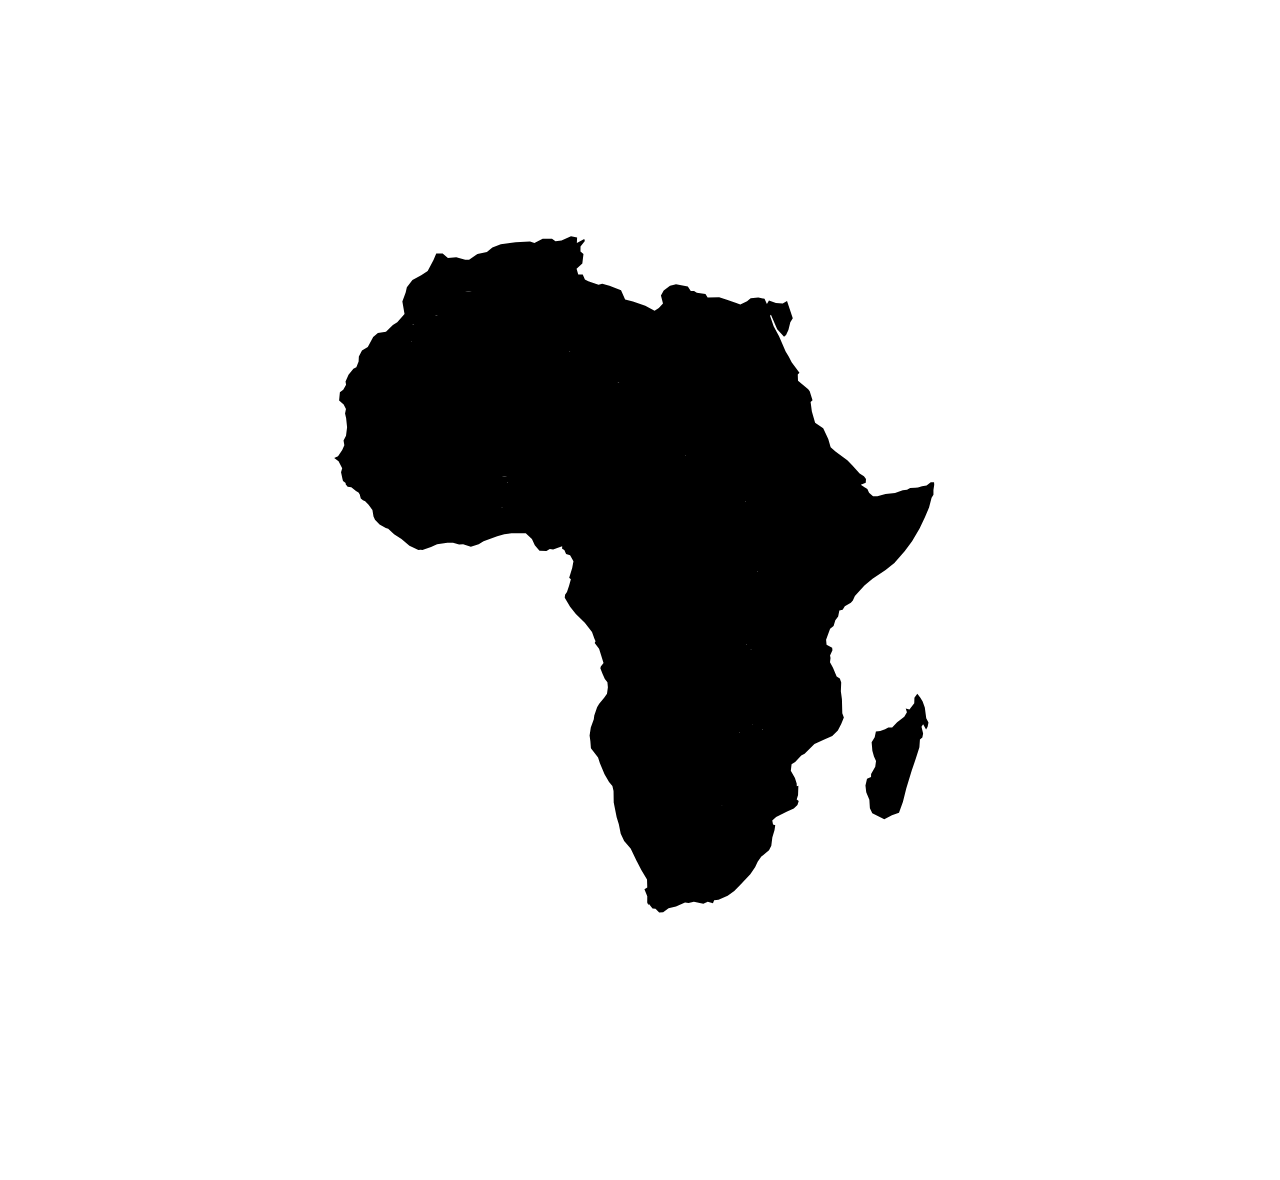
==== africa/index.html @ cd1120cf "remove typo" ====
<!DOCTYPE html>
<meta charset="utf-8">
    <style>

/* CSS goes here. */

    </style>
    <body>
        <script type="text/javascript" src="d3/d3.js" charset="utf-8"></script>
        <script type="text/javascript" src="d3/topojson.js"></script>
        <script>

        var width = 960,
            height = 1160;

        var svg = d3.select("body").append("svg")
            .attr("width", width)
            .attr("height", height);

        //var subunits = topojson.feature(africa, africa.objects.subunits);

        var projection = d3.geo.mercator()
            .scale(500)
            .translate([width / 2, height / 2]);

        var path = d3.geo.path()
            .projection(projection);

        d3.json("africa.json", function(error, africa) {
          if (error) return console.error(error);

          svg.append("path")
              .datum(topojson.feature(africa, africa.objects.subunits))
              .attr("d", path);
        });

        </script>
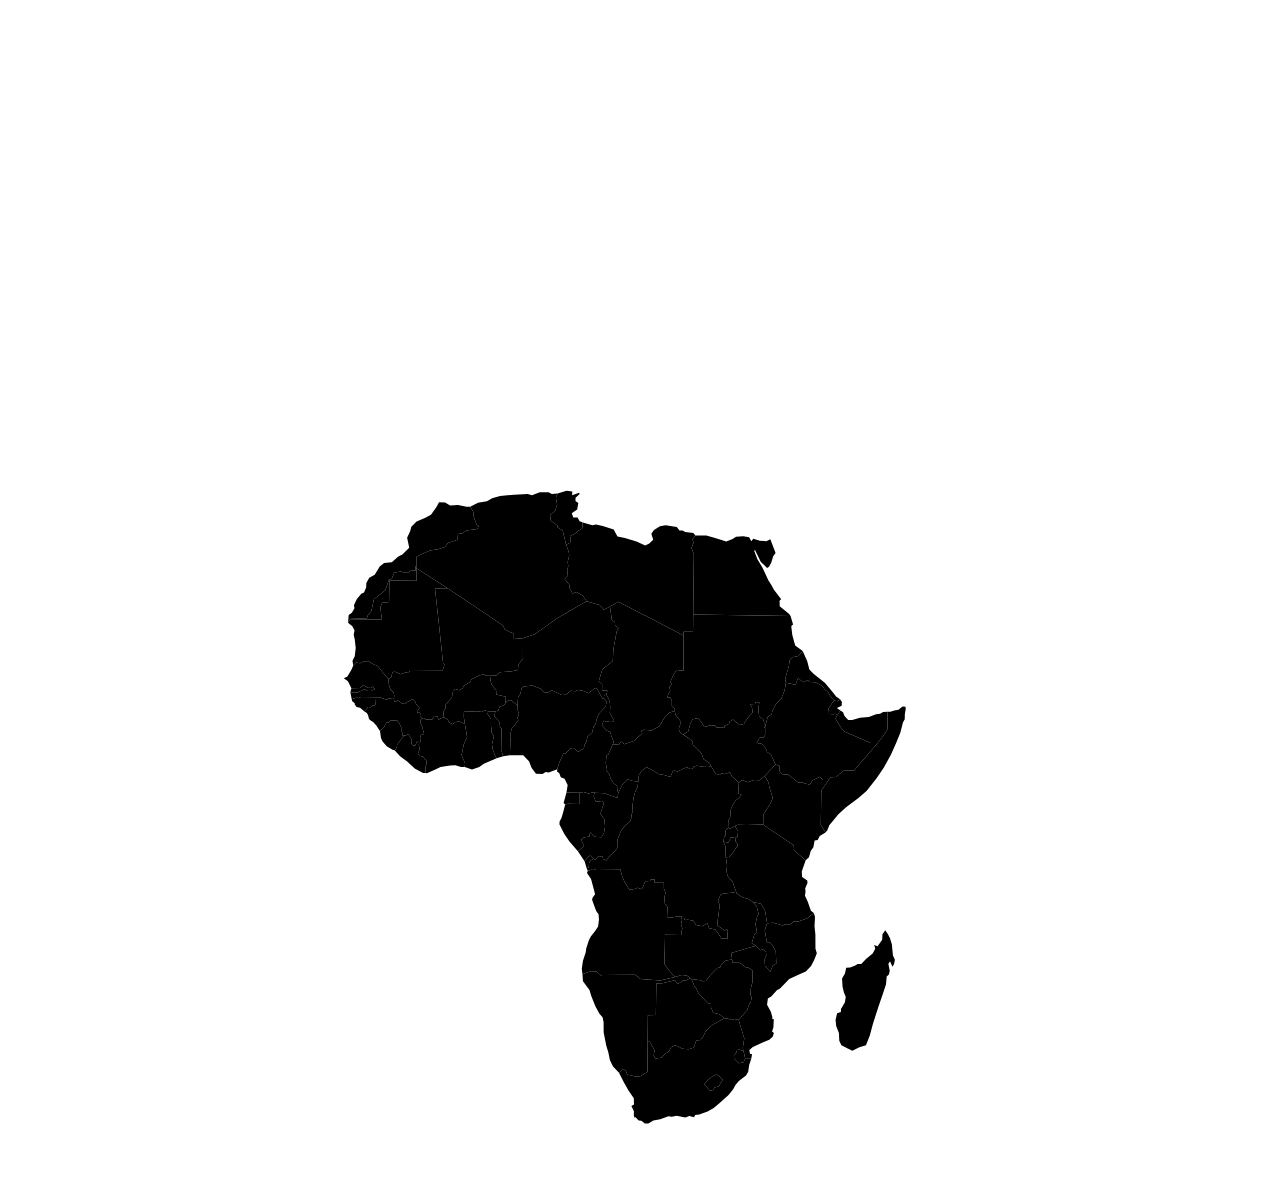
==== commit c52097b9: "added css and colors" ====
--- a/africa/index.html
+++ b/africa/index.html
@@ -2,7 +2,57 @@
 <meta charset="utf-8">
     <style>
 
-/* CSS goes here. */
+        .subunit.AGO{ fill: #ddc; }
+        .subunit.BDI{ fill: #cdd; }
+        .subunit.BEN{ fill: #cdc; }
+        .subunit.BFA{ fill: #dcd; }
+        .subunit.BWA{ fill: #ddc; }
+        .subunit.CAF{ fill: #cdd; }
+        .subunit.CIV{ fill: #cdc; }
+        .subunit.CMR{ fill: #dcd; }
+        .subunit.COD{ fill: #ddc; }
+        .subunit.COG{ fill: #cdd; }
+        .subunit.DJI{ fill: #cdc; }
+        .subunit.DZA{ fill: #dcd; }
+        .subunit.EGY{ fill: #ddc; }
+        .subunit.ERI{ fill: #cdd; }
+        .subunit.ETH{ fill: #cdc; }
+        .subunit.GAB{ fill: #dcd; }
+        .subunit.GHA{ fill: #ddc; }
+        .subunit.GIN{ fill: #cdd; }
+        .subunit.GMB{ fill: #cdc; }
+        .subunit.GNB{ fill: #dcd; }
+        .subunit.GNQ{ fill: #ddc; }
+        .subunit.KEN{ fill: #cdd; }
+        .subunit.LBR{ fill: #cdc; }
+        .subunit.LBY{ fill: #dcd; }
+        .subunit.LSO{ fill: #ddc; }
+        .subunit.MAR{ fill: #cdd; }
+        .subunit.MDG{ fill: #cdc; }
+        .subunit.MLI{ fill: #dcd; }
+        .subunit.MOZ{ fill: #ddc; }
+        .subunit.MRT{ fill: #cdd; }
+        .subunit.MWI{ fill: #cdc; }
+        .subunit.NAM{ fill: #dcd; }
+        .subunit.NER{ fill: #ddc; }
+        .subunit.NGA{ fill: #cdd; }
+        .subunit.RWA{ fill: #cdc; }
+        .subunit.SAH{ fill: #dcd; }
+        .subunit.SDN{ fill: #ddc; }
+        .subunit.SDS{ fill: #cdd; }
+        .subunit.SEN{ fill: #cdc; }
+        .subunit.SLE{ fill: #dcd; }
+        .subunit.SOL{ fill: #ddc; }
+        .subunit.SOM{ fill: #cdd; }
+        .subunit.SWZ{ fill: #cdc; }
+        .subunit.TCD{ fill: #dcd; }
+        .subunit.TGO{ fill: #ddc; }
+        .subunit.TUN{ fill: #cdd; }
+        .subunit.TZA{ fill: #cdc; }
+        .subunit.UGA{ fill: #dcd; }
+        .subunit.ZAF{ fill: #ddc; }
+        .subunit.ZMB{ fill: #ddc; }
+        .subunit.ZWE{ fill: #ddc; }
 
     </style>
     <body>
@@ -19,9 +69,12 @@
 
         //var subunits = topojson.feature(africa, africa.objects.subunits);
 
-        var projection = d3.geo.mercator()
+        var projection = d3.geo.albers()
+            .center([0, 25])
+            .rotate([0, 0])
+            .parallels([-23, 20])
             .scale(500)
-            .translate([width / 2, height / 2]);
+            .translate([width / 2, height / 2]); 
 
         var path = d3.geo.path()
             .projection(projection);
@@ -29,9 +82,15 @@
         d3.json("africa.json", function(error, africa) {
           if (error) return console.error(error);
 
-          svg.append("path")
+          svg.selectAll(".subunit")
+              .data(topojson.feature(africa, africa.objects.subunits).features)
+            .enter().append("path")
+              .attr("class", function(d) { return "subunit " + d.id; })
+              .attr("d", path);
+
+          /*svg.append("path")
               .datum(topojson.feature(africa, africa.objects.subunits))
-              .attr("d", path);
+              .attr("d", path);*/
         });
 
         </script>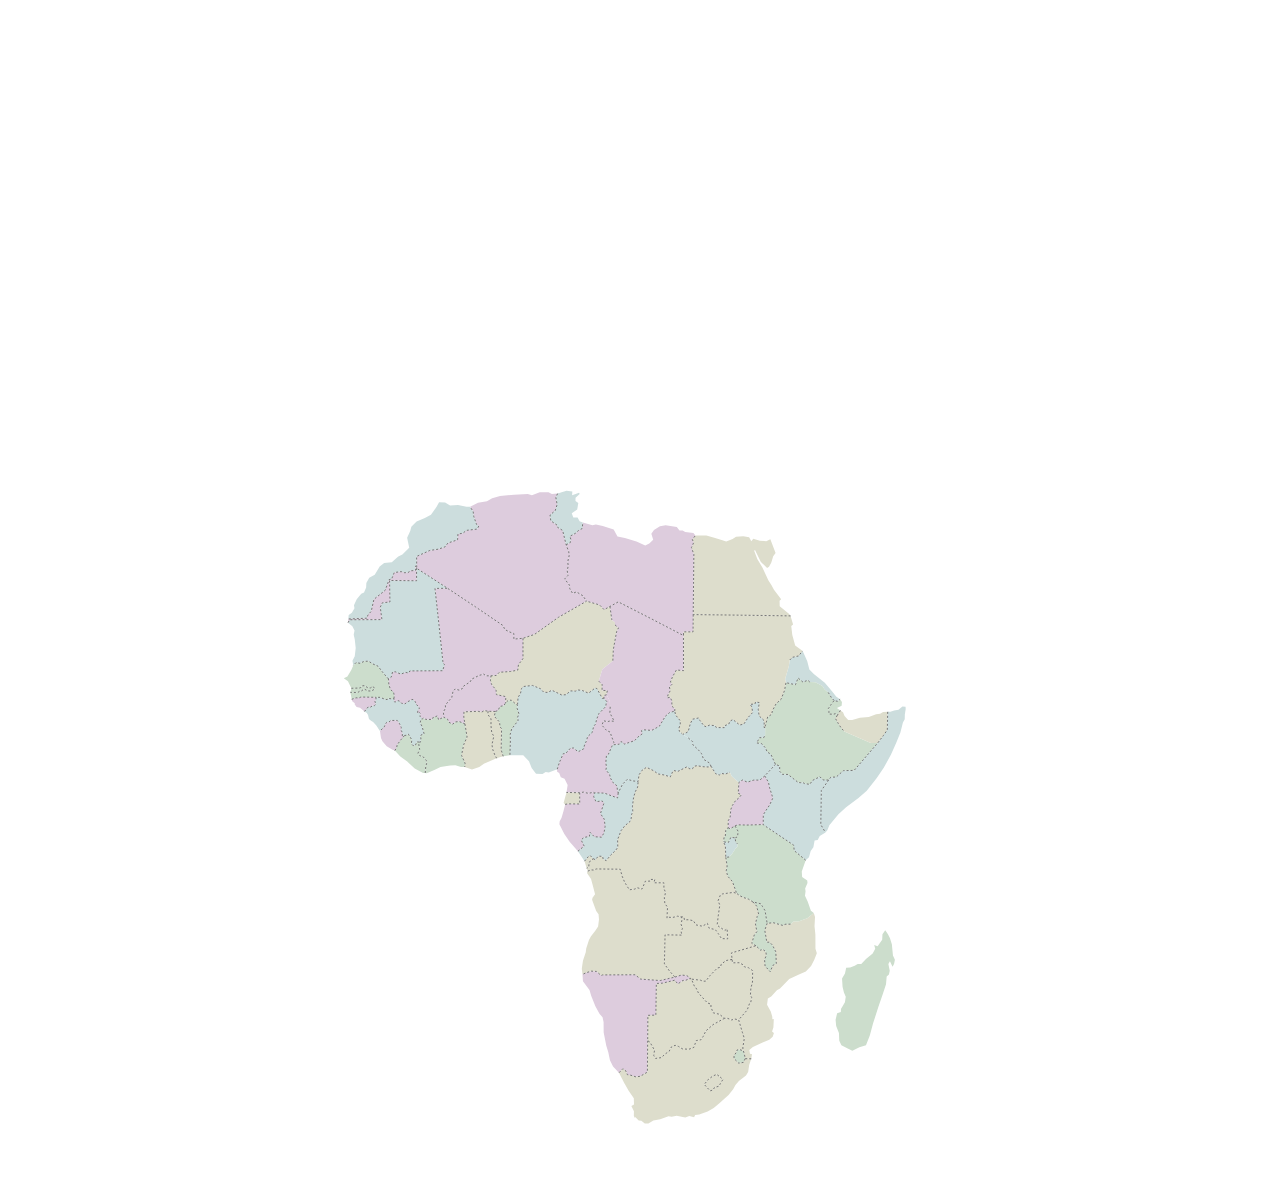
==== commit d14c9e13: "add boundaries" ====
--- a/africa/index.html
+++ b/africa/index.html
@@ -54,6 +54,13 @@
         .subunit.ZMB{ fill: #ddc; }
         .subunit.ZWE{ fill: #ddc; }
 
+        .subunit-boundary {
+          fill: none;
+          stroke: #777;
+          stroke-dasharray: 2,2;
+          stroke-linejoin: round;
+        }
+
     </style>
     <body>
         <script type="text/javascript" src="d3/d3.js" charset="utf-8"></script>
@@ -88,6 +95,11 @@
               .attr("class", function(d) { return "subunit " + d.id; })
               .attr("d", path);
 
+          svg.append("path")
+              .datum(topojson.mesh(africa, africa.objects.subunits, function(a, b) { return a !== b && a.id !== "IRL"; }))
+              .attr("d", path)
+              .attr("class", "subunit-boundary");
+
           /*svg.append("path")
               .datum(topojson.feature(africa, africa.objects.subunits))
               .attr("d", path);*/
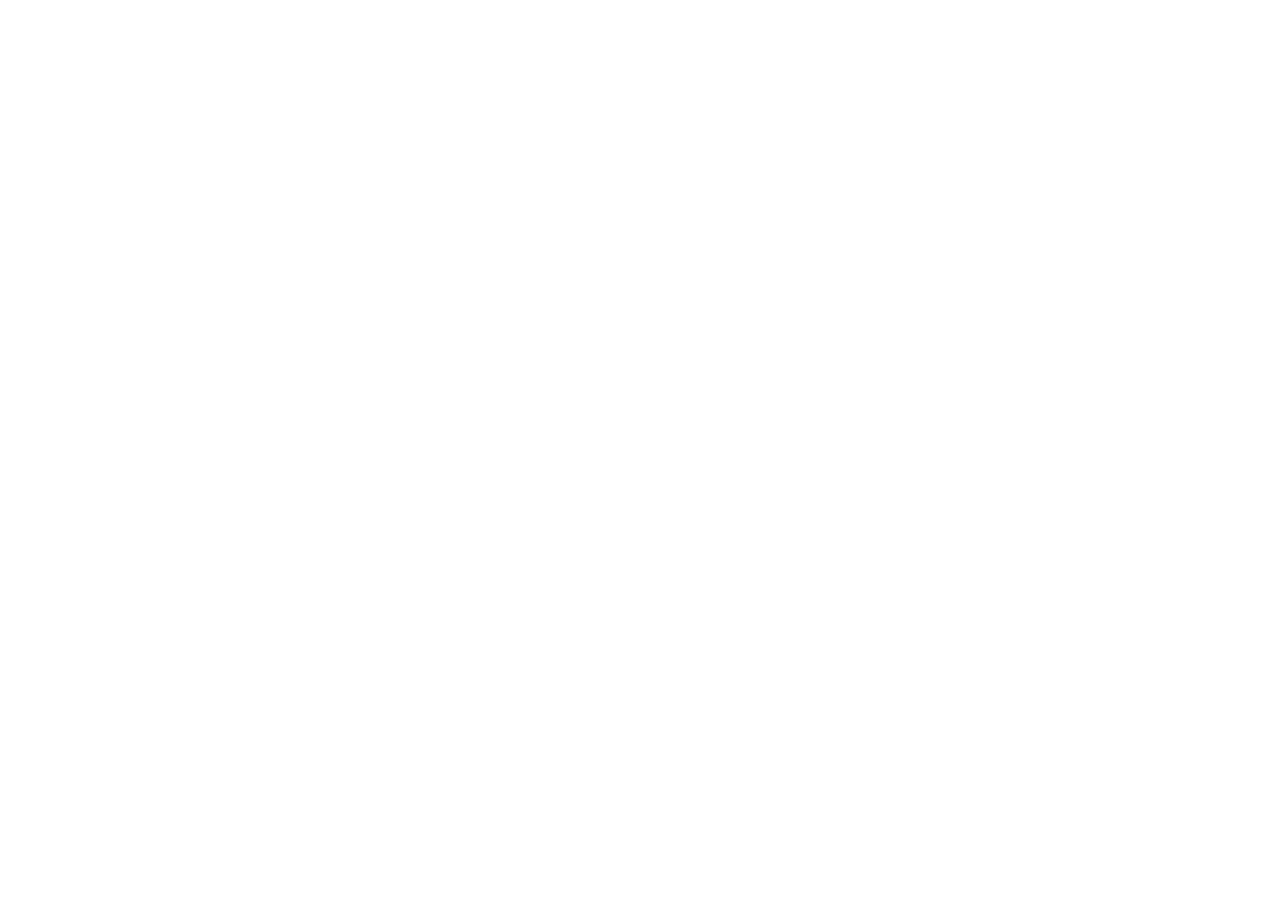
==== commit d93009de: "add labels" ====
--- a/africa/index.html
+++ b/africa/index.html
@@ -61,6 +61,17 @@
           stroke-linejoin: round;
         }
 
+        .place,
+        .place-label {
+          fill: #444;
+        }
+
+        text {
+          font-family: "Helvetica Neue", Helvetica, Arial, sans-serif;
+          font-size: 10px;
+          pointer-events: none;
+        }
+
     </style>
     <body>
         <script type="text/javascript" src="d3/d3.js" charset="utf-8"></script>
@@ -100,6 +111,22 @@
               .attr("d", path)
               .attr("class", "subunit-boundary");
 
+          svg.append("path")
+              .datum(topojson.feature(africa, africa.objects.places))
+              .attr("d", path)
+              .attr("class", "place");
+
+          svg.selectAll(".place-label")
+              .data(topojson.feature(africa, africa.objects.places).features)
+            .enter().append("text")
+              .attr("class", "place-label")
+              .attr("transform", function(d) { return "translate(" + projection(d.geometry.coordinates) + ")"; })
+              .attr("x", function(d) { return d.geometry.coordinates[0] > -1 ? 6 : -6; })
+              .attr("dy", ".35em")
+              .style("text-anchor", function(d) { return d.geometry.coordinates[0] > -1 ? "start" : "end"; });
+              .text(function(d) { return d.properties.name; });               
+               
+
           /*svg.append("path")
               .datum(topojson.feature(africa, africa.objects.subunits))
               .attr("d", path);*/
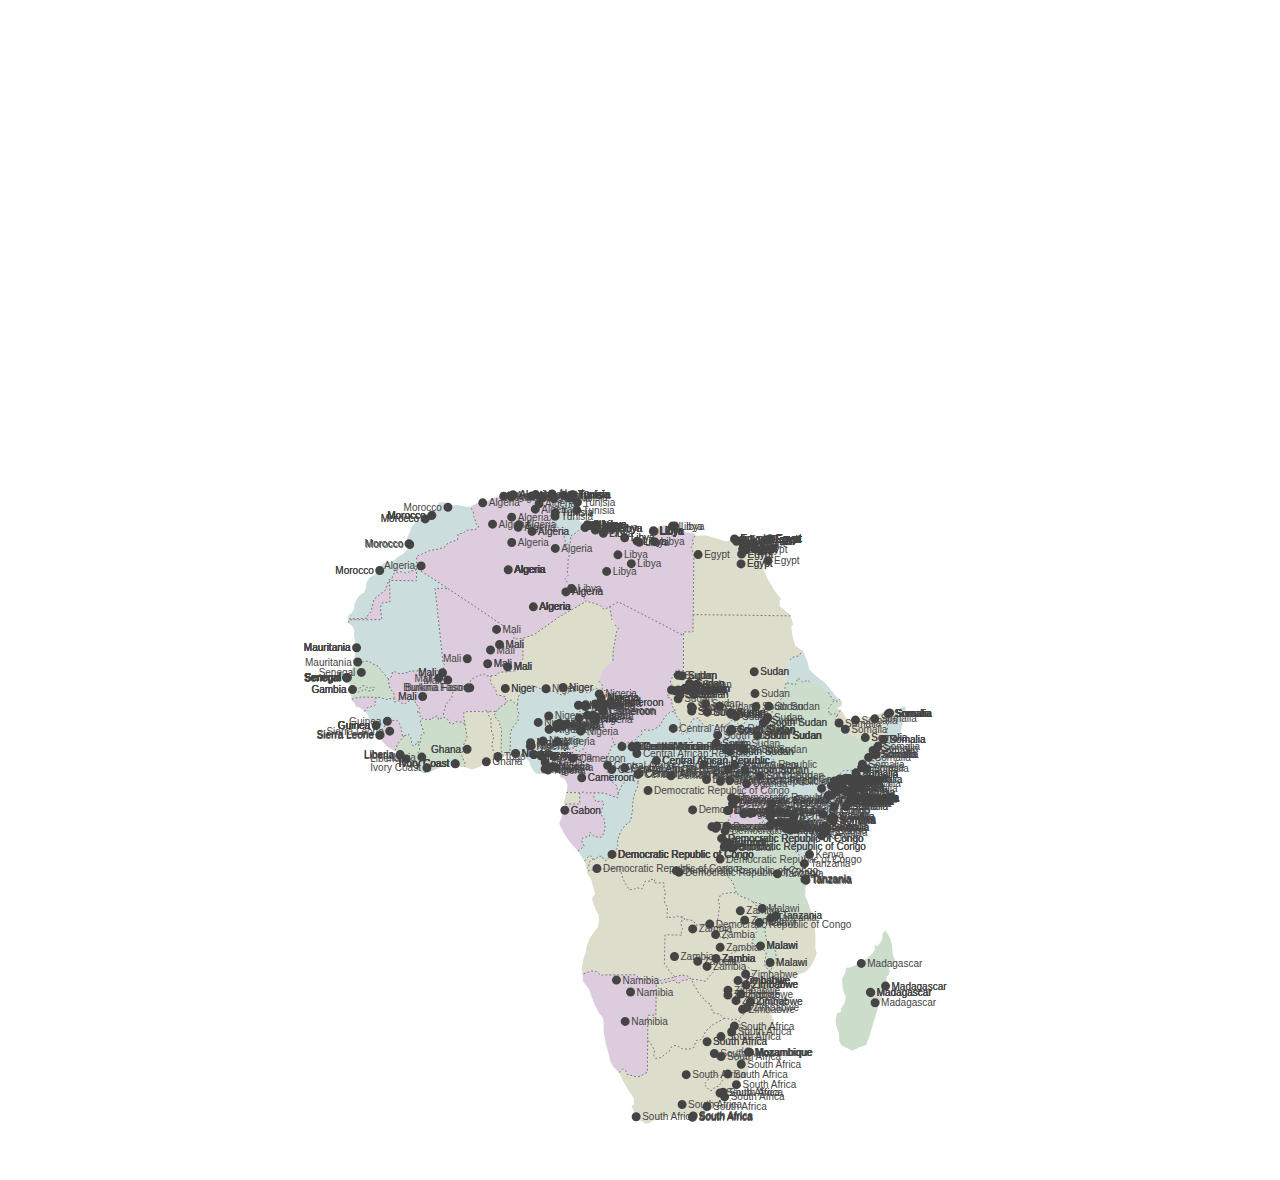
==== commit 9e0c9304: "removed unexpected ;" ====
--- a/africa/index.html
+++ b/africa/index.html
@@ -123,9 +123,8 @@
               .attr("transform", function(d) { return "translate(" + projection(d.geometry.coordinates) + ")"; })
               .attr("x", function(d) { return d.geometry.coordinates[0] > -1 ? 6 : -6; })
               .attr("dy", ".35em")
-              .style("text-anchor", function(d) { return d.geometry.coordinates[0] > -1 ? "start" : "end"; });
-              .text(function(d) { return d.properties.name; });               
-               
+              .style("text-anchor", function(d) { return d.geometry.coordinates[0] > -1 ? "start" : "end"; })
+              .text(function(d) { return d.properties.name; });
 
           /*svg.append("path")
               .datum(topojson.feature(africa, africa.objects.subunits))
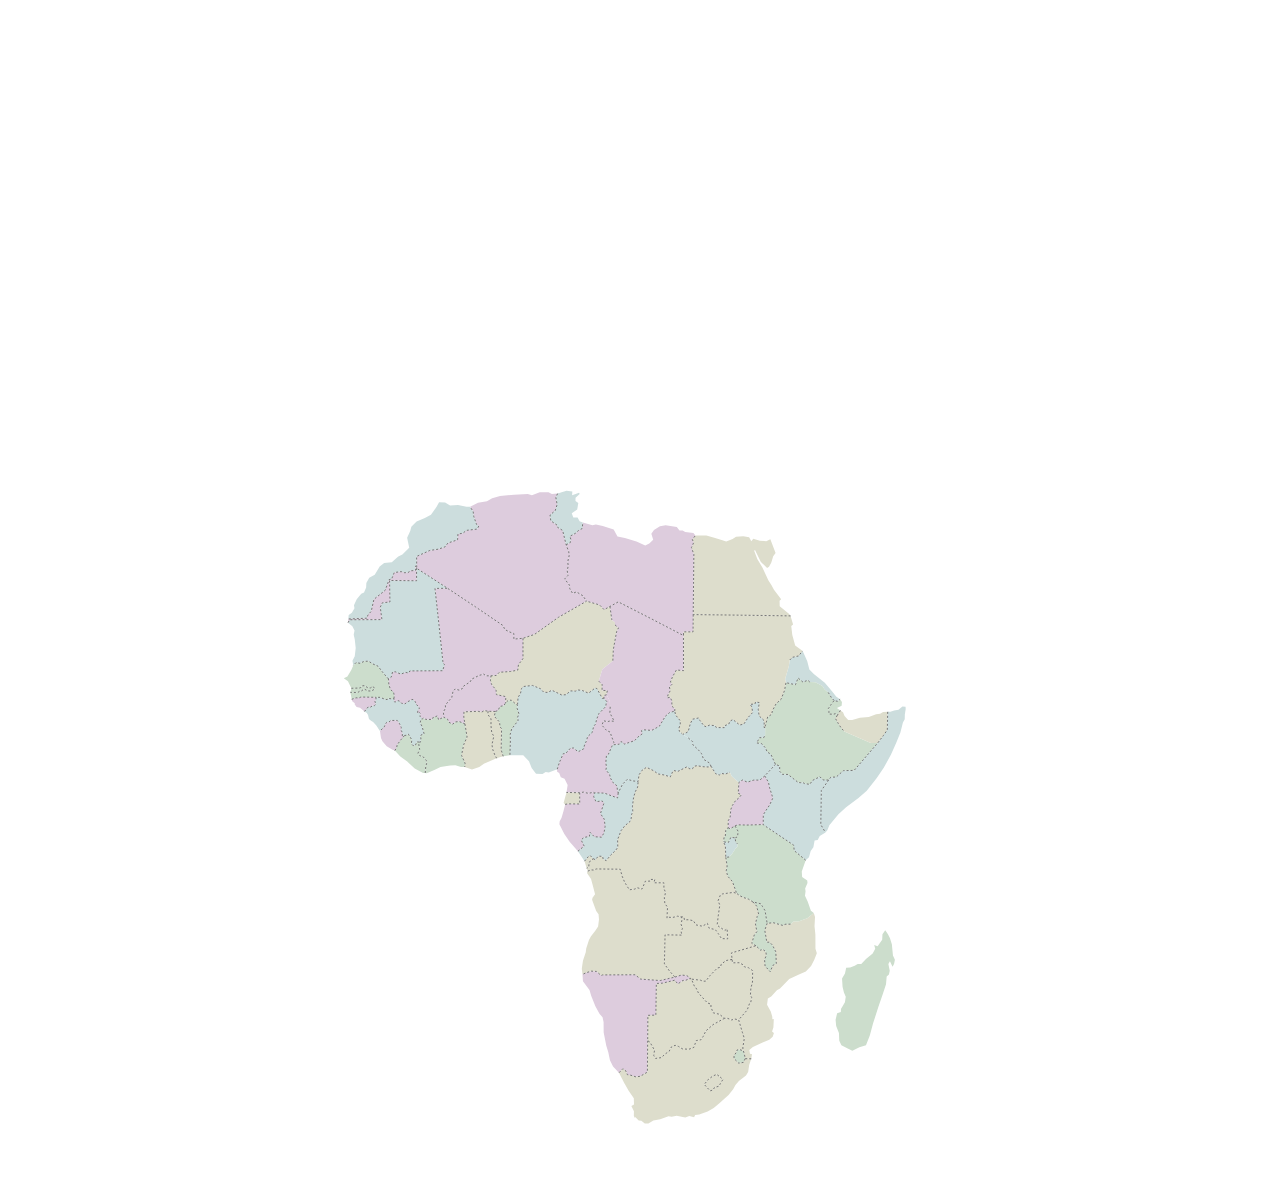
==== commit 39765ae7: "add labels" ====
--- a/africa/index.html
+++ b/africa/index.html
@@ -72,6 +72,14 @@
           pointer-events: none;
         }
 
+        .subunit-label {
+          fill: #777;
+          fill-opacity: .5;
+          font-size: 20px;
+          font-weight: 300;
+          text-anchor: middle;
+        }
+
     </style>
     <body>
         <script type="text/javascript" src="d3/d3.js" charset="utf-8"></script>
@@ -111,6 +119,14 @@
               .attr("d", path)
               .attr("class", "subunit-boundary");
 
+          svg.selectAll(".subunit-label")
+              .data(subunits.features)
+            .enter().append("text")
+              .attr("class", function(d) { return "subunit-label " + d.id; })
+              .attr("transform", function(d) { return "translate(" + path.centroid(d) + ")"; })
+              .attr("dy", ".35em")
+              .text(function(d) { return d.properties.name; });
+
           svg.append("path")
               .datum(topojson.feature(africa, africa.objects.places))
               .attr("d", path)
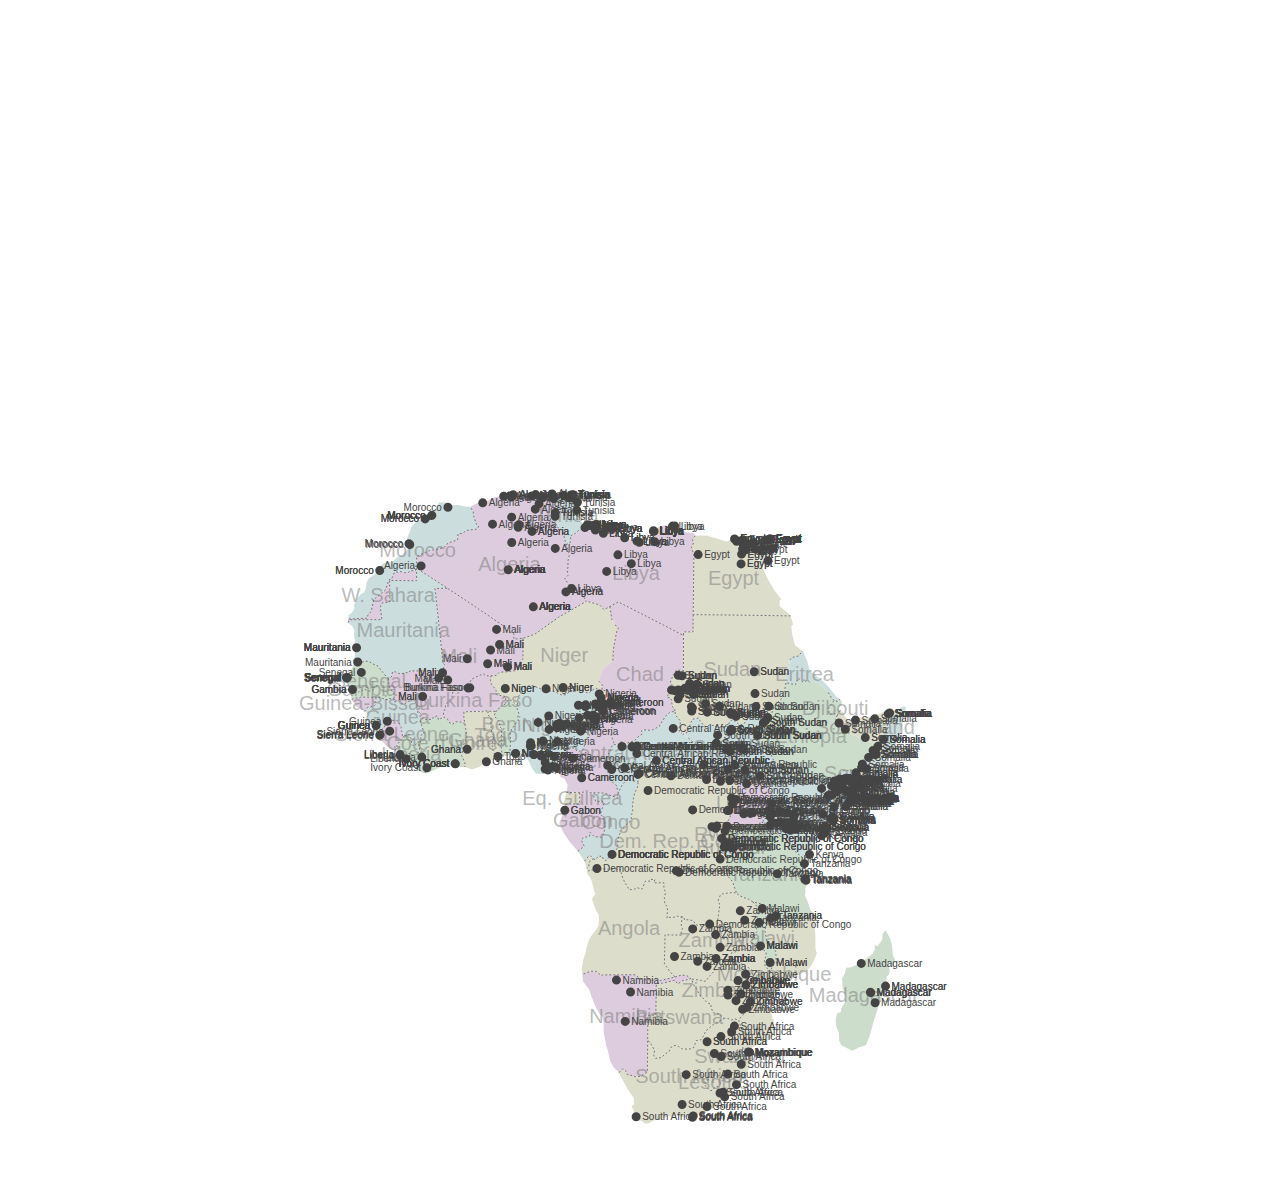
==== commit d03609ce: "fixed error" ====
--- a/africa/index.html
+++ b/africa/index.html
@@ -120,7 +120,7 @@
               .attr("class", "subunit-boundary");
 
           svg.selectAll(".subunit-label")
-              .data(subunits.features)
+              .data(topojson.feature(africa, africa.objects.subunits).features)
             .enter().append("text")
               .attr("class", function(d) { return "subunit-label " + d.id; })
               .attr("transform", function(d) { return "translate(" + path.centroid(d) + ")"; })
